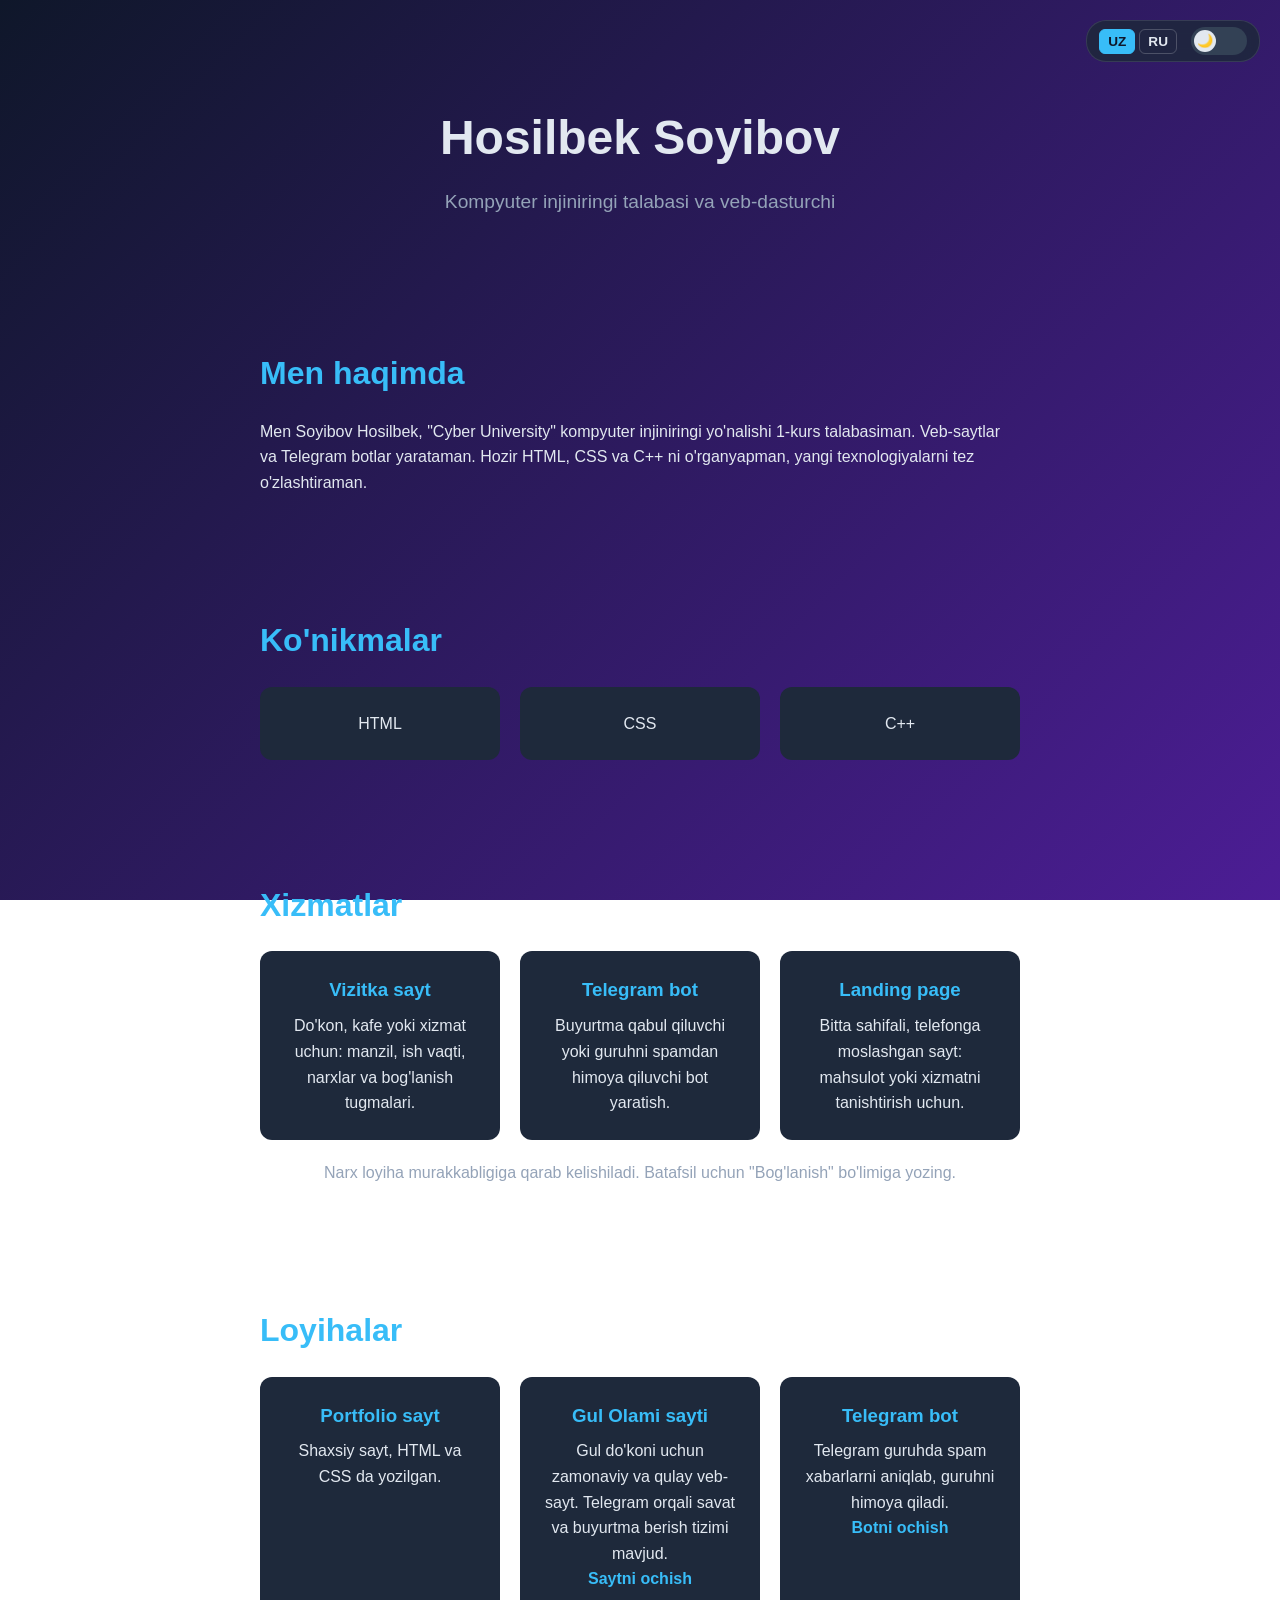
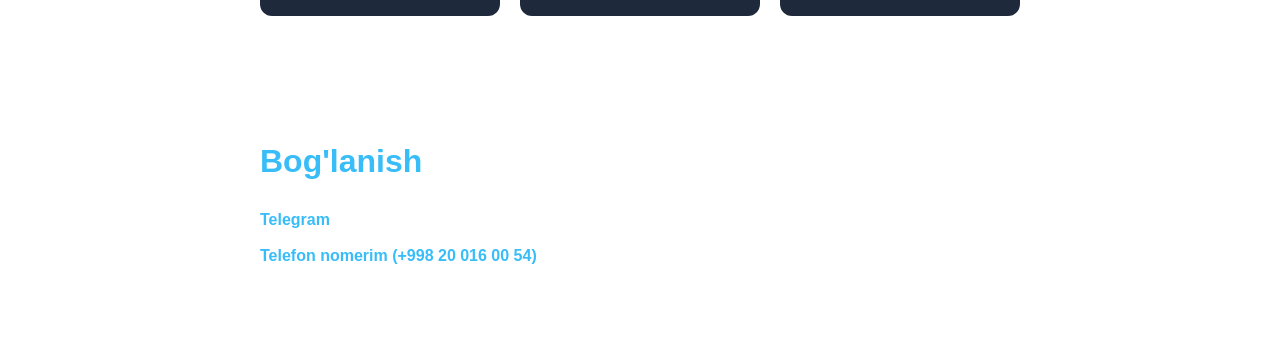
==== index.html @ 9dea911a "Add files via upload" ====
<!DOCTYPE html>
<html lang="uz">
<head>
  <meta charset="UTF-8">
  <meta name="viewport" content="width=device-width, initial-scale=1.0">
  <title>Hosilbek Soyibov | Portfolio</title>
  <link rel="stylesheet" href="style.css">
</head>
<body>
  <div class="top-controls">
    <div class="lang-switch">
      <button id="lang-uz" class="lang-btn active">UZ</button>
      <button id="lang-ru" class="lang-btn">RU</button>
    </div>
    <label class="switch" title="Mavzuni o'zgartirish">
      <input type="checkbox" id="theme-toggle">
      <span class="slider"></span>
    </label>
  </div>

  <header>
    <h1>Hosilbek Soyibov</h1>
    <p data-i18n="hero_subtitle">Kompyuter injiniringi talabasi va veb-dasturchi</p>
  </header>

  <section id="about">
    <h2 data-i18n="about_title">Men haqimda</h2>
    <p data-i18n="about_text">Men Soyibov Hosilbek, "Cyber University" kompyuter injiniringi yo'nalishi 1-kurs talabasiman. Veb-saytlar va Telegram botlar yarataman. Hozir HTML, CSS va C++ ni o'rganyapman, yangi texnologiyalarni tez o'zlashtiraman.</p>
  </section>

  <section id="skills">
    <h2 data-i18n="skills_title">Ko'nikmalar</h2>
    <div class="cards">
      <div class="card">HTML</div>
      <div class="card">CSS</div>
      <div class="card">C++</div>
    </div>
  </section>

  <section id="services">
    <h2 data-i18n="services_title">Xizmatlar</h2>
    <div class="cards">
      <div class="card">
        <h3 data-i18n="service1_title">Vizitka sayt</h3>
        <p data-i18n="service1_desc">Do'kon, kafe yoki xizmat uchun: manzil, ish vaqti, narxlar va bog'lanish tugmalari.</p>
      </div>
      <div class="card">
        <h3 data-i18n="service2_title">Telegram bot</h3>
        <p data-i18n="service2_desc">Buyurtma qabul qiluvchi yoki guruhni spamdan himoya qiluvchi bot yaratish.</p>
      </div>
      <div class="card">
        <h3 data-i18n="service3_title">Landing page</h3>
        <p data-i18n="service3_desc">Bitta sahifali, telefonga moslashgan sayt: mahsulot yoki xizmatni tanishtirish uchun.</p>
      </div>
    </div>
    <p class="note" data-i18n="services_note">Narx loyiha murakkabligiga qarab kelishiladi. Batafsil uchun "Bog'lanish" bo'limiga yozing.</p>
  </section>

  <section id="projects">
    <h2 data-i18n="projects_title">Loyihalar</h2>
    <div class="cards">
      <div class="card">
        <h3 data-i18n="project1_title">Portfolio sayt</h3>
        <p data-i18n="project1_desc">Shaxsiy sayt, HTML va CSS da yozilgan.</p>
      </div>
      <div class="card">
        <h3 data-i18n="project2_title">Gul Olami sayti</h3>
        <p data-i18n="project2_desc">Gul do'koni uchun zamonaviy va qulay veb-sayt. Telegram orqali savat va buyurtma berish tizimi mavjud.</p>
        <a href="gul-olami/index.html" target="_blank" data-i18n="project2_link">Saytni ochish</a>
      </div>
      <div class="card">
        <h3 data-i18n="project3_title">Telegram bot</h3>
        <p data-i18n="project3_desc">Telegram guruhda spam xabarlarni aniqlab, guruhni himoya qiladi.</p>
        <a href="https://t.me/CSUspam_qoravul_bot" target="_blank" data-i18n="bot_link">Botni ochish</a>
      </div>
    </div>
  </section>

  <section id="contact">
    <h2 data-i18n="contact_title">Bog'lanish</h2>
    <a href="https://t.me/s_hosilbek" target="_blank">Telegram</a>
    <a href="tel:+998200160054" data-i18n="phone_text">Telefon nomerim (+998 20 016 00 54)</a>
  </section>

  <script src="script.js"></script>
</body>
</html>
---- style.css ----
* {
  margin: 0;
  padding: 0;
  box-sizing: border-box;
}

html {
  scroll-behavior: smooth;
}

body {
  font-family: Arial, sans-serif;
  color: #e2e8f0;
  line-height: 1.6;
  background: linear-gradient(135deg, #0f172a, #4c1d95) fixed;
  transition: background 0.4s, color 0.4s;
}

/* Yuqori boshqaruv paneli (Mavzu va Til) */
.top-controls {
  position: fixed;
  top: 20px;
  right: 20px;
  z-index: 100;
  display: flex;
  align-items: center;
  gap: 14px;
  background: rgba(30, 41, 59, 0.85);
  backdrop-filter: blur(8px);
  padding: 6px 12px;
  border-radius: 20px;
  border: 1px solid rgba(255, 255, 255, 0.1);
}

.lang-switch {
  display: flex;
  gap: 4px;
}

.lang-btn {
  background: transparent;
  border: 1px solid rgba(255, 255, 255, 0.2);
  color: #e2e8f0;
  padding: 4px 8px;
  font-size: 0.85rem;
  font-weight: bold;
  border-radius: 6px;
  cursor: pointer;
  transition: all 0.2s ease;
}

.lang-btn:hover {
  background: rgba(56, 189, 248, 0.2);
}

.lang-btn.active {
  background: #38bdf8;
  color: #0f172a;
  border-color: #38bdf8;
}

header {
  text-align: center;
  padding: 100px 20px 40px;
}

header h1 {
  font-size: 3rem;
  margin-bottom: 10px;
}

header p {
  font-size: 1.2rem;
  color: #94a3b8;
  margin-bottom: 30px;
}

section {
  max-width: 800px;
  margin: 0 auto;
  padding: 60px 20px;
}

section h2 {
  font-size: 2rem;
  margin-bottom: 20px;
  color: #38bdf8;
}

section a {
  color: #38bdf8;
  text-decoration: none;
  font-weight: bold;
}

section a:hover {
  text-decoration: underline;
}

.cards {
  display: grid;
  grid-template-columns: repeat(auto-fit, minmax(220px, 1fr));
  gap: 20px;
}

.card {
  background: #1e293b;
  padding: 24px;
  border-radius: 12px;
  text-align: center;
  transition: transform 0.2s, box-shadow 0.2s;
}

.card:hover {
  transform: translateY(-6px);
  box-shadow: 0 10px 20px rgba(0, 0, 0, 0.3);
}

.card h3 {
  color: #38bdf8;
  margin-bottom: 8px;
}

.card img {
  width: 100%;
  border-radius: 8px;
  margin-bottom: 12px;
}

#contact a {
  display: block;
  margin-bottom: 10px;
}

/* Toggle switch */
.switch {
  position: relative;
  display: inline-block;
  width: 56px;
  height: 28px;
}

.switch input {
  opacity: 0;
  width: 0;
  height: 0;
}

.slider {
  position: absolute;
  inset: 0;
  background: #334155;
  border-radius: 28px;
  cursor: pointer;
  transition: background 0.3s;
}

.slider::before {
  content: "🌙";
  position: absolute;
  left: 3px;
  top: 3px;
  width: 22px;
  height: 22px;
  background: #e2e8f0;
  border-radius: 50%;
  display: flex;
  align-items: center;
  justify-content: center;
  font-size: 13px;
  transition: transform 0.3s;
}

.switch input:checked + .slider {
  background: #38bdf8;
}

.switch input:checked + .slider::before {
  content: "☀️";
  transform: translateX(28px);
}

/* Kunduzgi rejim */
body.light {
  background: linear-gradient(135deg, #e0f2fe, #fef9c3) fixed;
  color: #0f172a;
}

body.light .top-controls {
  background: rgba(255, 255, 255, 0.85);
  border-color: rgba(0, 0, 0, 0.1);
}

body.light .lang-btn {
  color: #0f172a;
  border-color: rgba(0, 0, 0, 0.2);
}

body.light .lang-btn.active {
  background: #0284c7;
  color: #ffffff;
  border-color: #0284c7;
}

body.light .card {
  background: #ffffff;
  box-shadow: 0 4px 12px rgba(0, 0, 0, 0.05);
}

body.light header p {
  color: #475569;
}

body.light section h2,
body.light .card h3,
body.light section a {
  color: #0369a1;
}

.note {
  margin-top: 20px;
  text-align: center;
  color: #94a3b8;
}

body.light .note {
  color: #475569;
}
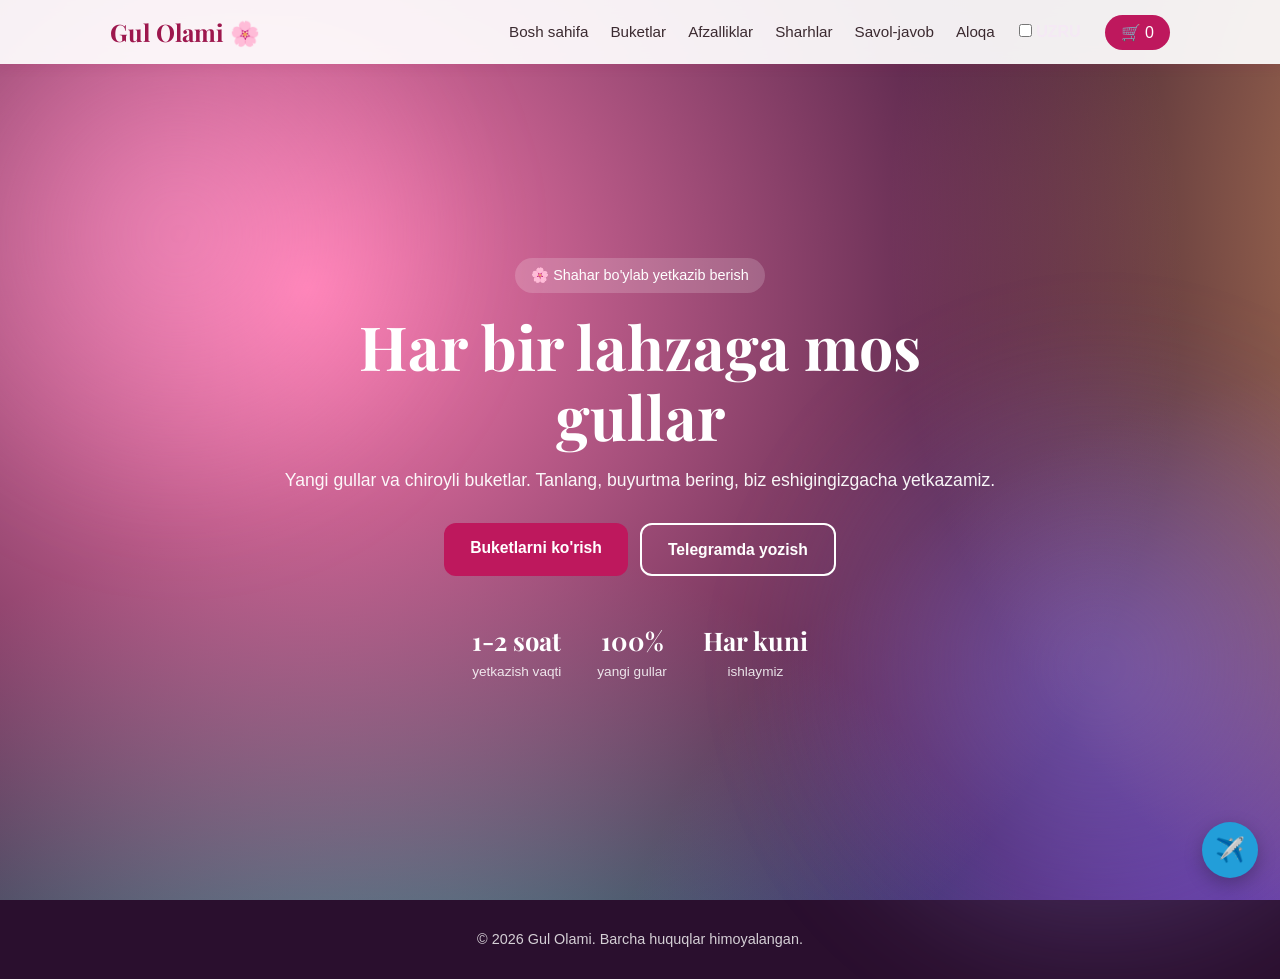
==== commit de6af28a: "Add files via upload" ====
--- a/index.html
+++ b/index.html
@@ -1,87 +1,146 @@
-<!DOCTYPE html>
-<html lang="uz">
-<head>
-  <meta charset="UTF-8">
-  <meta name="viewport" content="width=device-width, initial-scale=1.0">
-  <title>Hosilbek Soyibov | Portfolio</title>
-  <link rel="stylesheet" href="style.css">
-</head>
-<body>
-  <div class="top-controls">
-    <div class="lang-switch">
-      <button id="lang-uz" class="lang-btn active">UZ</button>
-      <button id="lang-ru" class="lang-btn">RU</button>
-    </div>
-    <label class="switch" title="Mavzuni o'zgartirish">
-      <input type="checkbox" id="theme-toggle">
-      <span class="slider"></span>
-    </label>
-  </div>
-
-  <header>
-    <h1>Hosilbek Soyibov</h1>
-    <p data-i18n="hero_subtitle">Kompyuter injiniringi talabasi va veb-dasturchi</p>
-  </header>
-
-  <section id="about">
-    <h2 data-i18n="about_title">Men haqimda</h2>
-    <p data-i18n="about_text">Men Soyibov Hosilbek, "Cyber University" kompyuter injiniringi yo'nalishi 1-kurs talabasiman. Veb-saytlar va Telegram botlar yarataman. Hozir HTML, CSS va C++ ni o'rganyapman, yangi texnologiyalarni tez o'zlashtiraman.</p>
-  </section>
-
-  <section id="skills">
-    <h2 data-i18n="skills_title">Ko'nikmalar</h2>
-    <div class="cards">
-      <div class="card">HTML</div>
-      <div class="card">CSS</div>
-      <div class="card">C++</div>
-    </div>
-  </section>
-
-  <section id="services">
-    <h2 data-i18n="services_title">Xizmatlar</h2>
-    <div class="cards">
-      <div class="card">
-        <h3 data-i18n="service1_title">Vizitka sayt</h3>
-        <p data-i18n="service1_desc">Do'kon, kafe yoki xizmat uchun: manzil, ish vaqti, narxlar va bog'lanish tugmalari.</p>
-      </div>
-      <div class="card">
-        <h3 data-i18n="service2_title">Telegram bot</h3>
-        <p data-i18n="service2_desc">Buyurtma qabul qiluvchi yoki guruhni spamdan himoya qiluvchi bot yaratish.</p>
-      </div>
-      <div class="card">
-        <h3 data-i18n="service3_title">Landing page</h3>
-        <p data-i18n="service3_desc">Bitta sahifali, telefonga moslashgan sayt: mahsulot yoki xizmatni tanishtirish uchun.</p>
-      </div>
-    </div>
-    <p class="note" data-i18n="services_note">Narx loyiha murakkabligiga qarab kelishiladi. Batafsil uchun "Bog'lanish" bo'limiga yozing.</p>
-  </section>
-
-  <section id="projects">
-    <h2 data-i18n="projects_title">Loyihalar</h2>
-    <div class="cards">
-      <div class="card">
-        <h3 data-i18n="project1_title">Portfolio sayt</h3>
-        <p data-i18n="project1_desc">Shaxsiy sayt, HTML va CSS da yozilgan.</p>
-      </div>
-      <div class="card">
-        <h3 data-i18n="project2_title">Gul Olami sayti</h3>
-        <p data-i18n="project2_desc">Gul do'koni uchun zamonaviy va qulay veb-sayt. Telegram orqali savat va buyurtma berish tizimi mavjud.</p>
-        <a href="gul-olami/index.html" target="_blank" data-i18n="project2_link">Saytni ochish</a>
-      </div>
-      <div class="card">
-        <h3 data-i18n="project3_title">Telegram bot</h3>
-        <p data-i18n="project3_desc">Telegram guruhda spam xabarlarni aniqlab, guruhni himoya qiladi.</p>
-        <a href="https://t.me/CSUspam_qoravul_bot" target="_blank" data-i18n="bot_link">Botni ochish</a>
-      </div>
-    </div>
-  </section>
-
-  <section id="contact">
-    <h2 data-i18n="contact_title">Bog'lanish</h2>
-    <a href="https://t.me/s_hosilbek" target="_blank">Telegram</a>
-    <a href="tel:+998200160054" data-i18n="phone_text">Telefon nomerim (+998 20 016 00 54)</a>
-  </section>
-
-  <script src="script.js"></script>
-</body>
+<!DOCTYPE html>
+<html lang="uz">
+<head>
+  <meta charset="UTF-8">
+  <meta name="viewport" content="width=device-width, initial-scale=1.0">
+  <title>Gul Olami | Toshkentda gul yetkazib berish</title>
+  <meta name="description" content="Toshkentda gul va buketlar yetkazib berish. Atirgul, lola, aralash buketlar. Telegram orqali buyurtma bering.">
+  <meta name="robots" content="index, follow">
+
+  <meta property="og:title" content="Gul Olami | Gullar yetkazib berish">
+  <meta property="og:description" content="Yangi gullar va buketlar, shahar bo'ylab yetkazib berish.">
+  <meta property="og:type" content="website">
+
+  <link rel="preconnect" href="https://fonts.googleapis.com">
+  <link rel="preconnect" href="https://fonts.gstatic.com" crossorigin>
+  <link href="https://fonts.googleapis.com/css2?family=Playfair+Display:wght@600;700&family=Montserrat:wght@400;500;600&display=swap" rel="stylesheet">
+  <link rel="stylesheet" href="gul-style.css">
+</head>
+<body>
+
+  <nav class="nav">
+    <div class="nav-inner">
+      <a href="#home" class="logo" id="logo"></a>
+      <div class="nav-links" id="nav-links">
+        <a href="#home" data-go="home" data-i18n="nav_home">Bosh sahifa</a>
+        <a href="#catalog" data-go="catalog" data-i18n="nav_catalog">Buketlar</a>
+        <a href="#features" data-go="features" data-i18n="nav_features">Afzalliklar</a>
+        <a href="#reviews" data-go="reviews" data-i18n="nav_reviews">Sharhlar</a>
+        <a href="#faq" data-go="faq" data-i18n="nav_faq">Savol-javob</a>
+        <a href="#contact" data-go="contact" data-i18n="nav_contact">Aloqa</a>
+      </div>
+      <label class="lang-switch" aria-label="Til / Язык">
+        <input type="checkbox" id="lang-toggle">
+        <span class="lang-slider"><b>UZ</b><b>RU</b></span>
+      </label>
+      <button class="cart-btn" id="cart-open" aria-label="Savat">🛒 <span id="cart-count">0</span></button>
+      <button class="burger" id="burger" aria-label="Menyu">☰</button>
+    </div>
+  </nav>
+
+  <header class="hero page" data-page="home">
+    <div class="hero-content">
+      <span class="tag" id="hero-tag"></span>
+      <h1 id="hero-title"></h1>
+      <p id="hero-text"></p>
+      <div class="hero-btns">
+        <a href="#catalog" class="btn" data-i18n="hero_catalog">Buketlarni ko'rish</a>
+        <a id="hero-tg" class="btn btn-ghost" href="#" target="_blank" rel="noopener" data-i18n="hero_tg">Telegramda yozish</a>
+      </div>
+      <div class="stats" id="stats"></div>
+    </div>
+  </header>
+
+  <section class="section page" id="catalog" data-page="catalog">
+    <h2 class="title reveal" data-i18n="catalog_title">Bizning buketlar</h2>
+    <p class="subtitle reveal" data-i18n="catalog_sub">Tanlang, savatga qo'shing va buyurtmani Telegram orqali yuboring</p>
+        <p class="edit-note" id="edit-note" hidden></p>
+    <div class="filters" id="filters"></div>
+    <div class="products" id="products"></div>
+  </section>
+
+  <section class="section alt page" id="features" data-page="features">
+    <h2 class="title reveal" data-i18n="features_title">Nega aynan biz</h2>
+    <div class="features">
+      <div class="feature reveal"><span>🚚</span><h3 data-i18n="f1_t">Tez yetkazish</h3><p data-i18n="f1_p">Buyurtmani shu kunning o'zida, ko'pincha 1-2 soatda yetkazamiz.</p></div>
+      <div class="feature reveal"><span>🌷</span><h3 data-i18n="f2_t">Yangi gullar</h3><p data-i18n="f2_p">Gullar har kuni yangilanadi, eskisi sotilmaydi.</p></div>
+      <div class="feature reveal"><span>🎁</span><h3 data-i18n="f3_t">Chiroyli qadoq</h3><p data-i18n="f3_p">Har bir buket sovg'a qadog'ida, bepul.</p></div>
+      <div class="feature reveal"><span>💬</span><h3 data-i18n="f4_t">Qulay buyurtma</h3><p data-i18n="f4_p">Telegram orqali yozing, tez javob beramiz.</p></div>
+    </div>
+  </section>
+
+  <section class="section page" id="steps" data-page="features">
+    <h2 class="title reveal" data-i18n="steps_title">Qanday buyurtma beriladi</h2>
+    <div class="steps">
+      <div class="step reveal"><b>1</b><h3 data-i18n="s1_t">Buket tanlang</h3><p data-i18n="s1_p">Katalogdan o'zingizga yoqqanini savatga qo'shing.</p></div>
+      <div class="step reveal"><b>2</b><h3 data-i18n="s2_t">Ma'lumot yozing</h3><p data-i18n="s2_p">Ism, telefon va manzilni kiriting.</p></div>
+      <div class="step reveal"><b>3</b><h3 data-i18n="s3_t">Biz yetkazamiz</h3><p data-i18n="s3_p">Buyurtma Telegram'ga tushadi, biz tasdiqlab yetkazamiz.</p></div>
+    </div>
+  </section>
+
+  <section class="section alt page" id="reviews" data-page="reviews">
+    <h2 class="title reveal" data-i18n="reviews_title">Mijozlar fikri</h2>
+    <div class="reviews" id="reviews-box"></div>
+    <div class="review-form reveal">
+      <h3 data-i18n="rf_title">Fikringizni qoldiring</h3>
+      <input id="r-name" placeholder="Ismingiz" data-i18n-ph="rf_name">
+      <select id="r-stars">
+        <option value="5">★★★★★ (5)</option>
+        <option value="4">★★★★ (4)</option>
+        <option value="3">★★★ (3)</option>
+        <option value="2">★★ (2)</option>
+        <option value="1">★ (1)</option>
+      </select>
+      <textarea id="r-text" rows="3" placeholder="Fikringiz..." data-i18n-ph="rf_text"></textarea>
+      <button class="btn" id="r-send" data-i18n="rf_send">Fikrni yuborish</button>
+      <small data-i18n="rf_note">Fikringiz do'konga Telegram orqali yuboriladi va ko'rib chiqilgach saytga qo'yiladi.</small>
+    </div>
+  </section>
+
+  <section class="section page" id="faq" data-page="faq">
+    <h2 class="title reveal" data-i18n="faq_title">Ko'p so'raladigan savollar</h2>
+    <div class="faq">
+      <details class="reveal"><summary data-i18n="q1">Yetkazib berish qancha turadi?</summary><p data-i18n="a1">Narx manzilga qarab kelishiladi. Buyurtma berganingizda aniq aytamiz.</p></details>
+      <details class="reveal"><summary data-i18n="q2">Buyurtmani oldindan berish mumkinmi?</summary><p data-i18n="a2">Ha, sana va vaqtni izohga yozing, shunga tayyorlaymiz.</p></details>
+      <details class="reveal"><summary data-i18n="q3">Qanday to'lanadi?</summary><p data-i18n="a3">Naqd yoki karta orqali. Batafsil buyurtmani tasdiqlaganda kelishamiz.</p></details>
+      <details class="reveal"><summary data-i18n="q4">Buketni o'zgartirish mumkinmi?</summary><p data-i18n="a4">Albatta. Rang, gul turi yoki o'lchamni izohda yozing.</p></details>
+    </div>
+  </section>
+
+  <section class="section alt contact page" id="contact" data-page="contact">
+    <h2 class="title reveal" data-i18n="contact_title">Bog'lanish</h2>
+    <p id="address"></p>
+    <p id="hours"></p>
+    <div class="contact-btns">
+      <a id="tg-link" class="btn" href="#" target="_blank" rel="noopener">✈️ Telegram</a>
+      <a id="phone-link" class="btn btn-green" href="#"></a>
+      <a id="map-link" class="btn btn-ghost-dark" href="#" target="_blank" rel="noopener" data-i18n="map_btn">📍 Xaritada ochish</a>
+    </div>
+  </section>
+
+  <footer id="footer-text"></footer>
+
+  <div class="overlay" id="overlay"></div>
+  <aside class="drawer" id="drawer">
+    <div class="drawer-head">
+      <h3 data-i18n="cart_title">Savat</h3>
+      <button id="cart-close" aria-label="Yopish">✕</button>
+    </div>
+    <div class="drawer-items" id="cart-items"></div>
+    <div class="drawer-foot">
+      <div class="total"><span data-i18n="total">Jami:</span><strong id="cart-total">0 so'm</strong></div>
+      <input id="f-name" placeholder="Ismingiz" data-i18n-ph="c_name">
+      <input id="f-phone" type="tel" placeholder="Telefon raqamingiz" data-i18n-ph="c_phone">
+      <input id="f-address" placeholder="Yetkazish manzili" data-i18n-ph="c_addr">
+      <textarea id="f-note" rows="2" placeholder="Izoh (sana, vaqt, tilak matni...)" data-i18n-ph="c_note"></textarea>
+      <button class="btn btn-full" id="checkout" data-i18n="checkout">Telegram orqali buyurtma berish</button>
+    </div>
+  </aside>
+
+  <div class="toast" id="toast"></div>
+  <a class="float-tg" id="float-tg" href="#" target="_blank" rel="noopener" aria-label="Telegram">✈️</a>
+    <input type="file" id="photo-input" accept="image/*" hidden>
+
+  <script src="gul-script.js"></script>
+</body>
 </html>
--- a/gul-style.css
+++ b/gul-style.css
@@ -0,0 +1,538 @@
+:root {
+  --pink: #be185d;
+  --pink-dark: #9d174d;
+  --rose: #fff1f5;
+  --gold: #f59e0b;
+  --green: #15803d;
+  --text: #3b2a30;
+  --muted: #8a6b76;
+}
+
+* { margin: 0; padding: 0; box-sizing: border-box; }
+html {
+  scroll-behavior: smooth;
+  scroll-padding-top: 70px;
+  background: #2a0f2e;
+}
+
+body {
+  font-family: 'Poppins', Arial, sans-serif;
+  background: transparent;
+  color: #f5e9f5;
+  line-height: 1.6;
+}
+
+h1, h2, h3 { font-family: 'Playfair Display', Georgia, serif; }
+
+/* ===== Butun sahifa uchun shafaq fon ===== */
+body::before {
+  content: "";
+  position: fixed;
+  inset: 0;
+  z-index: -2;
+  background:
+    radial-gradient(circle at 15% 20%, #ff7eb3 0, transparent 42%),
+    radial-gradient(circle at 85% 15%, #ffb36b 0, transparent 40%),
+    radial-gradient(circle at 70% 85%, #8b5cf6 0, transparent 46%),
+    radial-gradient(circle at 18% 88%, #14b8a6 0, transparent 36%),
+    #2a0f2e;
+  background-size: 160% 160%;
+  animation: aurora 18s ease-in-out infinite alternate;
+}
+
+body::after {
+  content: "";
+  position: fixed;
+  inset: -10%;
+  z-index: -1;
+  pointer-events: none;
+  background:
+    radial-gradient(circle at 20% 30%, rgba(255, 158, 207, 0.45) 0, transparent 22%),
+    radial-gradient(circle at 80% 70%, rgba(167, 139, 250, 0.45) 0, transparent 24%);
+  filter: blur(40px);
+  animation: blobs 20s ease-in-out infinite alternate;
+}
+
+@keyframes aurora {
+  0%   { background-position: 0% 0%; }
+  50%  { background-position: 100% 40%; }
+  100% { background-position: 30% 100%; }
+}
+@keyframes blobs {
+  from { transform: translate(0, 0) scale(1); }
+  to   { transform: translate(60px, -50px) scale(1.15); }
+}
+
+/* ===== Menyu ===== */
+.nav {
+  position: fixed;
+  top: 0; left: 0; right: 0;
+  z-index: 50;
+  background: rgba(255, 255, 255, 0.92);
+  backdrop-filter: blur(8px);
+  box-shadow: 0 2px 12px rgba(157, 23, 77, 0.12);
+}
+.nav-inner {
+  max-width: 1100px;
+  margin: 0 auto;
+  padding: 0 20px;
+  height: 64px;
+  display: flex;
+  align-items: center;
+  gap: 24px;
+}
+.logo {
+  font-family: 'Playfair Display', Georgia, serif;
+  font-size: 1.5rem;
+  font-weight: 700;
+  color: var(--pink-dark);
+  text-decoration: none;
+  white-space: nowrap;
+}
+.nav-links { margin-left: auto; display: flex; gap: 22px; }
+.nav-links a {
+  color: var(--text);
+  text-decoration: none;
+  font-size: 0.95rem;
+  font-weight: 500;
+  white-space: nowrap;
+}
+.nav-links a:hover { color: var(--pink); }
+.cart-btn {
+  border: none;
+  background: var(--pink);
+  color: #fff;
+  padding: 8px 16px;
+  border-radius: 999px;
+  font-size: 1rem;
+  cursor: pointer;
+}
+.burger {
+  display: none;
+  border: none;
+  background: none;
+  font-size: 1.6rem;
+  cursor: pointer;
+  color: var(--pink-dark);
+}
+
+/* ===== Bosh qism ===== */
+.hero {
+  min-height: 100vh;
+  display: flex;
+  align-items: center;
+  justify-content: center;
+  text-align: center;
+  color: #fff;
+  padding: 100px 20px 60px;
+  background: transparent;
+}
+.hero-content { max-width: 720px; animation: rise 0.9s ease both; }
+.tag {
+  display: inline-block;
+  background: rgba(255, 255, 255, 0.18);
+  padding: 6px 16px;
+  border-radius: 999px;
+  font-size: 0.9rem;
+  margin-bottom: 18px;
+}
+.hero h1 {
+  font-size: clamp(2.2rem, 6vw, 3.8rem);
+  line-height: 1.15;
+  margin-bottom: 16px;
+}
+.hero p { font-size: 1.1rem; opacity: 0.95; margin-bottom: 28px; }
+.hero-btns { display: flex; gap: 12px; justify-content: center; flex-wrap: wrap; }
+.stats {
+  display: flex;
+  gap: 36px;
+  justify-content: center;
+  flex-wrap: wrap;
+  margin-top: 44px;
+}
+.stats div { display: flex; flex-direction: column; }
+.stats strong { font-size: 1.6rem; font-family: 'Playfair Display', Georgia, serif; }
+.stats span { font-size: 0.85rem; opacity: 0.85; }
+
+@keyframes rise {
+  from { opacity: 0; transform: translateY(30px); }
+  to { opacity: 1; transform: none; }
+}
+
+/* ===== Tugmalar ===== */
+.btn {
+  display: inline-block;
+  background: var(--pink);
+  color: #fff;
+  padding: 12px 26px;
+  border: none;
+  border-radius: 12px;
+  text-decoration: none;
+  font-weight: 600;
+  font-size: 0.98rem;
+  cursor: pointer;
+  font-family: inherit;
+  transition: transform 0.2s, background 0.2s;
+}
+.btn:hover { background: var(--pink-dark); transform: translateY(-2px); }
+.btn-ghost { background: transparent; border: 2px solid #fff; }
+.btn-ghost:hover { background: rgba(255, 255, 255, 0.2); }
+.btn-green { background: var(--green); }
+.btn-green:hover { background: #166534; }
+.btn-ghost-dark {
+  background: transparent;
+  color: #fff;
+  border: 2px solid rgba(255, 255, 255, 0.7);
+}
+.btn-ghost-dark:hover { background: rgba(255, 255, 255, 0.15); }
+.btn-full { width: 100%; }
+/* ===== Bo'limlar ===== */
+.section { max-width: 1100px; margin: 0 auto; padding: 80px 20px; }
+.alt {
+  max-width: none;
+  background: rgba(255, 255, 255, 0.07);
+  backdrop-filter: blur(6px);
+}
+.alt > * { max-width: 1060px; margin-left: auto; margin-right: auto; }
+.title { text-align: center; font-size: 2.1rem; color: #fff; margin-bottom: 10px; }
+.subtitle { text-align: center; color: rgba(255, 255, 255, 0.78); margin-bottom: 28px; }
+
+/* ===== Filtr ===== */
+.filters {
+  display: flex;
+  flex-wrap: wrap;
+  gap: 10px;
+  justify-content: center;
+  margin-bottom: 30px;
+}
+.chip {
+  border: 2px solid #f3c4d4;
+  background: #fff;
+  color: var(--pink-dark);
+  padding: 8px 20px;
+  border-radius: 999px;
+  cursor: pointer;
+  font-family: inherit;
+  font-weight: 500;
+  transition: all 0.2s;
+}
+.chip:hover { border-color: var(--pink); }
+.chip.active { background: var(--pink); border-color: var(--pink); color: #fff; }
+
+/* ===== Mahsulotlar ===== */
+.products {
+  display: grid;
+  grid-template-columns: repeat(auto-fill, minmax(240px, 1fr));
+  gap: 24px;
+}
+.product {
+  background: #fff;
+  color: var(--text);
+  border-radius: 18px;
+  overflow: hidden;
+  box-shadow: 0 6px 20px rgba(0, 0, 0, 0.2);
+  transition: transform 0.3s, box-shadow 0.3s;
+  display: flex;
+  flex-direction: column;
+}
+.product:hover { transform: translateY(-6px); box-shadow: 0 14px 30px rgba(0, 0, 0, 0.3); }
+.pic {
+  position: relative;
+  aspect-ratio: 4 / 5;
+  overflow: hidden;
+  background: linear-gradient(135deg, #fce7f3, #fef3c7);
+  display: flex;
+  align-items: center;
+  justify-content: center;
+}
+.pic .emoji { font-size: 5rem; }
+.pic img {
+  position: absolute;
+  inset: 0;
+  width: 100%;
+  height: 100%;
+  object-fit: cover;
+  transition: transform 0.5s;
+}
+.product:hover .pic img { transform: scale(1.07); }
+.badge {
+  position: absolute;
+  top: 12px; left: 12px;
+  z-index: 2;
+  background: var(--gold);
+  color: #fff;
+  font-size: 0.78rem;
+  font-weight: 600;
+  padding: 4px 12px;
+  border-radius: 999px;
+}
+.info { padding: 18px; display: flex; flex-direction: column; gap: 6px; flex: 1; }
+.info h3 { font-size: 1.15rem; }
+.desc { color: var(--muted); font-size: 0.88rem; flex: 1; }
+.price-row { display: flex; align-items: baseline; gap: 10px; margin: 6px 0 10px; }
+.price { color: var(--pink); font-weight: 700; font-size: 1.15rem; }
+.old { color: #b8a0a9; font-size: 0.9rem; }
+
+/* ===== Afzalliklar, bosqichlar, sharhlar ===== */
+.features, .steps, .reviews {
+  display: grid;
+  grid-template-columns: repeat(auto-fit, minmax(220px, 1fr));
+  gap: 24px;
+  margin-top: 30px;
+}
+.feature {
+  text-align: center;
+  padding: 24px 16px;
+  background: #fff;
+  color: var(--text);
+  border-radius: 16px;
+}
+.feature span { font-size: 2.4rem; }
+.feature h3 { margin: 10px 0 6px; font-size: 1.1rem; }
+.feature p { color: var(--muted); font-size: 0.9rem; }
+
+.step { text-align: center; padding: 10px; }
+.step h3 { margin: 10px 0 6px; font-size: 1.1rem; color: #fff; }
+.step p { color: rgba(255, 255, 255, 0.78); font-size: 0.9rem; }
+.step b {
+  display: inline-flex;
+  width: 48px; height: 48px;
+  align-items: center;
+  justify-content: center;
+  background: var(--pink);
+  color: #fff;
+  border-radius: 50%;
+  font-size: 1.2rem;
+}
+
+.review {
+  background: #fff;
+  color: var(--text);
+  padding: 24px;
+  border-radius: 16px;
+  box-shadow: 0 4px 14px rgba(0, 0, 0, 0.18);
+}
+.stars { color: var(--gold); letter-spacing: 2px; margin-bottom: 8px; }
+.review p { font-size: 0.93rem; margin-bottom: 10px; }
+.review strong { color: var(--pink-dark); }
+
+.review-form {
+  max-width: 520px;
+  margin-top: 36px;
+  background: #fff;
+  color: var(--text);
+  padding: 24px;
+  border-radius: 16px;
+  display: flex;
+  flex-direction: column;
+  gap: 10px;
+  box-shadow: 0 4px 14px rgba(0, 0, 0, 0.18);
+}
+.review-form h3 { text-align: center; color: var(--pink-dark); }
+.review-form input,
+.review-form select,
+.review-form textarea {
+  padding: 11px 14px;
+  border: 1px solid #f0c5d4;
+  border-radius: 10px;
+  font-family: inherit;
+  font-size: 0.95rem;
+  resize: none;
+}
+.review-form small { color: var(--muted); text-align: center; }
+
+/* ===== Savol-javob ===== */
+.faq {
+  max-width: 720px;
+  margin: 30px auto 0;
+  display: flex;
+  flex-direction: column;
+  gap: 12px;
+}
+.faq details {
+  background: #fff;
+  color: var(--text);
+  border-radius: 14px;
+  padding: 16px 20px;
+  box-shadow: 0 3px 12px rgba(0, 0, 0, 0.15);
+}
+.faq summary { cursor: pointer; font-weight: 600; }
+.faq details p { margin-top: 10px; color: var(--muted); }
+
+/* ===== Aloqa va footer ===== */
+.contact { text-align: center; color: rgba(255, 255, 255, 0.9); }
+.contact p { margin-bottom: 6px; }
+.contact-btns {
+  display: flex;
+  flex-wrap: wrap;
+  gap: 12px;
+  justify-content: center;
+  margin-top: 22px;
+}
+footer { text-align: center; padding: 28px; color: rgba(255, 255, 255, 0.8); font-size: 0.9rem; }
+
+/* ===== Savat ===== */
+.overlay {
+  position: fixed; inset: 0;
+  background: rgba(0, 0, 0, 0.45);
+  opacity: 0; pointer-events: none;
+  transition: opacity 0.3s;
+  z-index: 90;
+}
+.overlay.open { opacity: 1; pointer-events: auto; }
+.drawer {
+  position: fixed;
+  top: 0; right: 0;
+  width: min(420px, 100%);
+  height: 100%;
+  background: #fff;
+  color: var(--text);
+  z-index: 100;
+  display: flex;
+  flex-direction: column;
+  transform: translateX(100%);
+  transition: transform 0.35s ease;
+}
+.drawer.open { transform: translateX(0); }
+.drawer-head {
+  display: flex;
+  justify-content: space-between;
+  align-items: center;
+  padding: 18px 20px;
+  border-bottom: 1px solid #f3e0e7;
+}
+.drawer-head button { border: none; background: none; font-size: 1.4rem; cursor: pointer; }
+.drawer-items { flex: 1; overflow-y: auto; padding: 14px 20px; }
+.empty { text-align: center; color: var(--muted); margin-top: 40px; }
+.cart-row {
+  display: flex;
+  gap: 12px;
+  align-items: center;
+  padding: 12px 0;
+  border-bottom: 1px solid #f7e9ee;
+}
+.cart-row .ico { font-size: 1.8rem; }
+.cart-row .meta { flex: 1; font-size: 0.9rem; }
+.cart-row .meta small { color: var(--pink); font-weight: 600; }
+.qty { display: flex; align-items: center; gap: 8px; }
+.qty button {
+  width: 28px; height: 28px;
+  border: 1px solid #f0c5d4;
+  background: #fff;
+  border-radius: 8px;
+  cursor: pointer;
+  font-size: 1rem;
+}
+.drawer-foot {
+  padding: 16px 20px;
+  border-top: 1px solid #f3e0e7;
+  display: flex;
+  flex-direction: column;
+  gap: 10px;
+}
+.total { display: flex; justify-content: space-between; font-size: 1.1rem; }
+.drawer-foot input, .drawer-foot textarea {
+  width: 100%;
+  padding: 11px 14px;
+  border: 1px solid #f0c5d4;
+  border-radius: 10px;
+  font-family: inherit;
+  font-size: 0.95rem;
+  resize: none;
+}
+.drawer-foot input:focus, .drawer-foot textarea:focus {
+  outline: 2px solid var(--pink);
+  border-color: transparent;
+}
+
+.toast {
+  position: fixed;
+  bottom: 90px; left: 50%;
+  transform: translate(-50%, 20px);
+  background: #3b2a30;
+  color: #fff;
+  padding: 10px 20px;
+  border-radius: 999px;
+  font-size: 0.92rem;
+  opacity: 0; pointer-events: none;
+  transition: all 0.3s;
+  z-index: 120;
+}
+.toast.show { opacity: 1; transform: translate(-50%, 0); }
+
+.float-tg {
+  position: fixed;
+  bottom: 22px; right: 22px;
+  width: 56px; height: 56px;
+  background: #229ed9;
+  color: #fff;
+  border-radius: 50%;
+  display: flex;
+  align-items: center;
+  justify-content: center;
+  font-size: 1.5rem;
+  text-decoration: none;
+  box-shadow: 0 6px 18px rgba(0, 0, 0, 0.25);
+  z-index: 40;
+}
+
+/* ===== Paydo bo'lish animatsiyasi ===== */
+.reveal { opacity: 0; transform: translateY(24px); transition: opacity 0.6s, transform 0.6s; }
+.reveal.show { opacity: 1; transform: none; }
+
+/* ===== Telefon ===== */
+@media (max-width: 800px) {
+  .burger { display: block; margin-left: auto; }
+  .cart-btn { order: 2; }
+  .nav-links {
+    display: none;
+    position: absolute;
+    top: 64px; left: 0; right: 0;
+    background: #fff;
+    flex-direction: column;
+    gap: 0;
+    padding: 8px 20px 16px;
+    box-shadow: 0 10px 20px rgba(0, 0, 0, 0.08);
+  }
+  .nav-links.open { display: flex; }
+  .nav-links a { padding: 12px 0; border-bottom: 1px solid #f7e9ee; }
+  .section { padding: 56px 16px; }
+  .title { font-size: 1.7rem; }
+}
+
+/* Animatsiyani yoqtirmaydiganlar uchun */
+@media (prefers-reduced-motion: reduce) {
+  body::before, body::after { animation: none; }
+}
+/* ===== Rasm yuklash (tahrirlash rejimi) ===== */
+.edit-note {
+  max-width: 720px;
+  margin: 0 auto 22px;
+  padding: 10px 16px;
+  background: rgba(255, 255, 255, 0.15);
+  border-radius: 12px;
+  color: #fff;
+  font-size: 0.88rem;
+  text-align: center;
+}
+.edit-note[hidden] { display: none; }
+.photo-tools {
+  position: absolute;
+  left: 10px; right: 10px; bottom: 10px;
+  z-index: 3;
+  display: flex;
+  gap: 8px;
+}
+.photo-tools button {
+  border: none;
+  border-radius: 10px;
+  padding: 8px 10px;
+  background: rgba(255, 255, 255, 0.94);
+  color: var(--pink-dark);
+  font-family: inherit;
+  font-weight: 600;
+  font-size: 0.85rem;
+  cursor: pointer;
+}
+.photo-tools .photo-up { flex: 1; }
+.photo-tools button:hover { background: #fff; }
